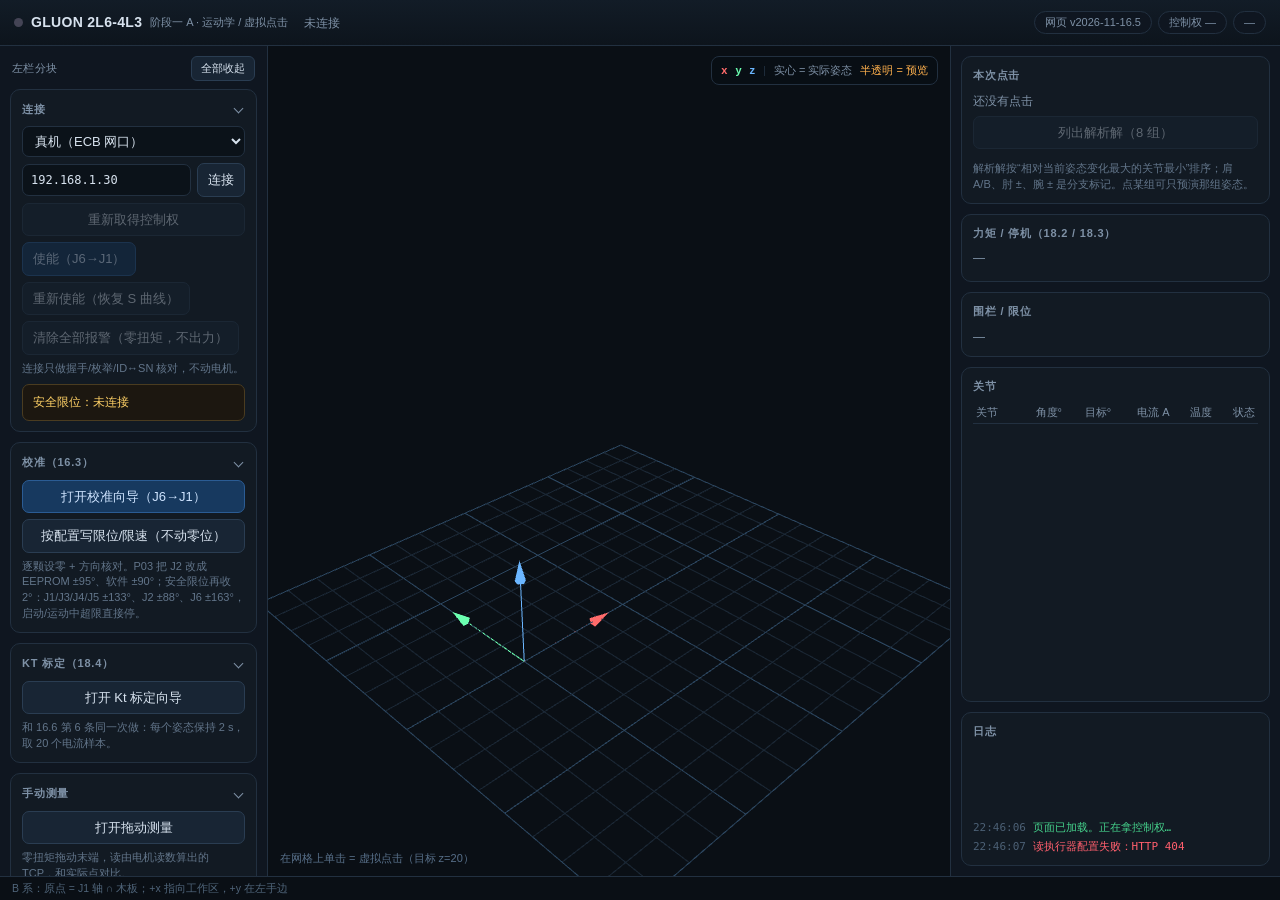
==== web/index.html @ da92bf1e "基线：arm-control 2026-11-17 现状（A10）" ====
<!DOCTYPE html>
<html lang="zh-CN">
<head>
<meta charset="utf-8">
<title>GLUON 2L6-4L3 · 阶段一 A</title>
<meta name="viewport" content="width=device-width, initial-scale=1">
<link rel="stylesheet" href="./style.css">
<script type="importmap">
{"imports": {"three": "./vendor/three.module.js"}}
</script>
</head>
<body>
<div id="app">
  <header>
    <div class="brand">
      <span class="dot" id="conn-dot"></span>
      <b>GLUON 2L6-4L3</b>
      <span class="sub">阶段一 A · 运动学 / 虚拟点击</span>
    </div>
    <div class="hdr-mid" id="hdr-msg">未连接</div>
    <div class="hdr-right">
      <span class="pill" id="pill-webver">网页 —</span>
      <span class="pill" id="pill-control">控制权 —</span>
      <span class="pill" id="pill-mode">—</span>
    </div>
  </header>

  <main>
    <aside id="left">
      <div class="left-tools">
        <span class="muted">左栏分块</span>
        <button id="btn-left-toggle-all" class="btn tiny" type="button">全部收起</button>
      </div>

      <section class="card">
        <h3>连接</h3>
        <div class="row">
          <select id="mode">
            <option value="hw">真机（ECB 网口）</option>
            <option value="mock">模拟（无硬件）</option>
          </select>
        </div>
        <div class="row">
          <input id="ip" value="192.168.1.30" spellcheck="false">
          <button id="btn-connect" class="btn">连接</button>
        </div>
        <div class="row">
          <button id="btn-acquire" class="btn" style="width:100%" disabled>重新取得控制权</button>
        </div>
        <div class="row">
          <button id="btn-enable" class="btn primary" disabled>使能（J6→J1）</button>
        </div>
        <div class="row">
          <button id="btn-reenable" class="btn" disabled>重新使能（恢复 S 曲线）</button>
        </div>
        <div class="row">
          <button id="btn-clear-errors" class="btn" disabled>清除全部报警（零扭矩，不出力）</button>
        </div>
        <div class="hint" id="connect-hint">连接只做握手/枚举/ID↔SN 核对，不动电机。</div>
        <div class="hint" id="readonly-note" style="display:none;color:#ffd166">只读：另一个页面持有控制权。</div>
        <div class="hint" id="offline-note" style="display:none;color:#ffd166">未连接：启动/连接执行器后按钮才会启用。</div>
        <div id="safe-check" class="safe-check unknown">安全限位：未连接</div>
      </section>

      <section class="card">
        <h3>校准（16.3）</h3>
        <button id="btn-calib" class="btn primary" style="width:100%">打开校准向导（J6→J1）</button>
        <div class="row" style="margin-top:6px">
          <button id="btn-write-limits" class="btn" style="width:100%">按配置写限位/限速（不动零位）</button>
        </div>
        <div class="hint" id="calib-hint">逐颗设零 + 方向核对。P03 把 J2 改成 EEPROM ±95°、软件 ±90°；安全限位再收 2°：J1/J3/J4/J5 ±133°、J2 ±88°、J6 ±163°，启动/运动中超限直接停。</div>
      </section>

      <section class="card">
        <h3>Kt 标定（18.4）</h3>
        <button id="btn-kt" class="btn" style="width:100%">打开 Kt 标定向导</button>
        <div class="hint">和 16.6 第 6 条同一次做：每个姿态保持 2 s，取 20 个电流样本。</div>
      </section>

      <section class="card">
        <h3>手动测量</h3>
        <button id="btn-measure" class="btn" style="width:100%">打开拖动测量</button>
        <div class="hint">零扭矩拖动末端，读由电机读数算出的 TCP，和实际点对比。</div>
      </section>

      <section class="card">
        <h3>TCP / 偏航</h3>
        <div class="row">
          <select id="tcp-preset">
            <option value="flange" selected>flange（空法兰 L=0，当前）</option>
            <option value="probe">probe（临时针，实测前只能预演）</option>
            <option value="gripper_tip">gripper_tip（161.65，未装）</option>
            <option value="gripper_center">gripper_center（139.15，未装）</option>
          </select>
        </div>
        <label class="slider-row">偏航 ψ
          <input id="yaw" type="range" min="-180" max="180" step="1" value="0">
          <output id="yaw-val">0°</output>
        </label>
        <label class="check" style="margin-top:8px">
          <input type="checkbox" id="gizmo-mode">
          <span>3D 拖动末端（红/绿/蓝三轴抓手）</span>
        </label>
        <label class="check">
          <input type="checkbox" id="gizmo-free-yaw" checked>
          <span>偏航自由（3D 拖动时允许手腕绕工具轴转；夹爪开合方向不锁定）</span>
        </label>
        <label class="check">
          <input type="checkbox" id="gizmo-limit" checked>
          <span>限制在可达区（越界自动夹回；松手不可达退回上一个绿点）</span>
        </label>
        <div class="row">
          <button id="gizmo-reset" class="btn" style="width:100%">抓手回到当前 TCP</button>
        </div>
        <div class="row">
          <button id="gizmo-safe" class="btn" style="width:100%">抓手放到安全点 (300, 0, 200)</button>
        </div>
        <div class="hint">3D 模式：拖红/绿/蓝箭头改 x/y/z，松手后按当前模式预演或直接执行；关掉后仍可点网格（z=20）。</div>
      </section>

      <section class="card">
        <h3>末端 / 载荷（18.2）</h3>
        <div class="row">
          <select id="ee">
            <option value="flange" selected>flange（空法兰）</option>
            <option value="probe">probe（临时针）</option>
            <option value="gripper">gripper（夹爪 v2，0.45 kg）</option>
          </select>
        </div>
        <div class="row">
          <span class="muted" style="font-size:11px">载荷 kg</span>
          <input id="payload" type="number" min="0" step="0.05" value="0" style="width:80px">
          <button id="btn-ee" class="btn">应用</button>
        </div>
        <div id="ee-info" class="kv"><span class="muted">—</span></div>
        <div class="hint">容量按回读限流 × Kt 算；带爪之前 J2 必须是 6 A。载荷按夹持中心（法兰外 139.15）算。</div>
      </section>

      <section class="card">
        <h3>动作</h3>
        <div class="row two mode-toggle">
          <button id="mode-preview" class="btn">预演</button>
          <button id="mode-direct" class="btn">直接执行</button>
        </div>
        <div class="hint" id="mode-hint">预演：只算不发，点“执行”也只画预览。</div>
        <div class="row">
          <span class="muted" style="font-size:11px">速度倍率</span>
          <select id="speed-scale" style="width:110px">
            <option value="0.25">25%</option>
            <option value="0.5" selected>50%</option>
            <option value="0.75">75%</option>
            <option value="1">100%</option>
          </select>
        </div>
        <div class="hint">21.4：全局速度倍率，默认 50%。只影响之后的规划；实际速度还会受每关节 20°/s 上限约束。</div>
        <div class="row two">
          <button id="btn-exec" class="btn primary" disabled>执行</button>
          <button id="btn-stop" class="btn danger" disabled>停</button>
        </div>
        <div class="hint" id="plan-state">还没有计划：先点回零位/拖到可达点或点网格。</div>
        <div class="row two">
          <button id="btn-home" class="btn" disabled>回零位</button>
          <button id="btn-park" class="btn danger" disabled>停机（18.3）</button>
        </div>
        <div class="hint" id="home-hint">在搁架上/围栏外时，普通点动和点击会被拒绝；要回零：切“直接执行”，点回零位两次（第一次预演，第二次执行）。</div>
        <div class="row">
          <button id="btn-home-plan" class="btn primary" style="width:100%" disabled>生成回零计划（预演，不动电机）</button>
        </div>
        <div class="row">
          <button id="btn-park-teach" class="btn" style="width:100%" disabled>记录当前停机位置（不运动）</button>
        </div>
        <div class="hint" id="park-teach-hint">先把臂移到搁架上的停机位置并保持，再点记录；会覆盖 config/park.json 的 poses.park。</div>
        <div style="margin-top:6px">
          <label class="check"><input type="checkbox" id="pk-empty" checked><span>夹爪里没有东西</span></label>
          <label class="check"><input type="checkbox" id="pk-clear"><span>工作区已清空</span></label>
          <label class="check"><input type="checkbox" id="pk-shelf"><span>搁架已放好、垫片调好</span></label>
        </div>
        <div class="row two">
          <button id="btn-unpark" class="btn" disabled>抬回预停机点</button>
          <button id="btn-recover" class="btn" disabled>恢复（中止保持后）</button>
        </div>
        <div class="row">
          <button id="btn-support-park" class="btn danger" style="width:100%" disabled>扶持停机（零位 + 人扶住 + 二次确认）</button>
        </div>
        <div class="row">
          <button id="btn-disable-all" class="btn danger" style="width:100%" disabled>紧急全部失能（立即断使能，臂会掉）</button>
        </div>
        <div class="hint" style="color:#ff8a8a">紧急失能不走搁架停机，任何姿态都立即断使能；必须先把臂支撑/扶住。能用停机/扶持停机时优先用它们。</div>
        <div class="hint" id="park-hint">停机 = 搁架接住 → 按 J6→J1 失能。预演模式只算不动，切“直接执行”再点停机才会动；下降前 J4/J5/J6 腕部自动转到你教的停机姿态（poses.park[3:6]，现在 J4≈45.5°、J5≈0°；要固定别的角度就填 descent_q4_deg/descent_j5_deg/descent_j6_deg）。扶持停机是备用（要人扶住零位）。</div>
        <div class="hint" id="motion-hint">空格键 = 停（任何状态）。</div>
      </section>

      <section class="card">
        <h3>22.2 往返扫描标定</h3>
        <div class="row">
          <select id="sweep-joint" style="width:90px">
            <option value="J2" selected>J2</option>
            <option value="J3">J3</option>
            <option value="J4">J4</option>
          </select>
          <button id="btn-sweep-plan" class="btn" disabled>只预检路径</button>
        </div>
        <div class="hint">3°/s 匀速往返；J2 首选 −30°→+80°，被拦就退回 0°。J5 等夹爪装回。</div>
        <div class="row two">
          <button id="btn-sweep-start" class="btn primary" disabled>开始扫描</button>
          <button id="btn-sweep-stop" class="btn danger" disabled>停止扫描</button>
        </div>
        <div class="hint" id="sweep-status">未运行</div>
        <div id="sweep-plan" class="kv"></div>
      </section>

      <section class="card">
        <h3>22.4 关键点录放</h3>
        <div class="row">
          <input id="program-name" placeholder="程序名" spellcheck="false">
          <button id="btn-prog-save" class="btn" disabled>保存</button>
        </div>
        <div class="row two">
          <button id="btn-prog-record" class="btn" disabled>记当前点</button>
          <button id="btn-prog-clear" class="btn" disabled>清空本次点</button>
        </div>
        <div class="row">
          <select id="program-list" style="flex:1"></select>
          <button id="btn-prog-load" class="btn" disabled>载入</button>
        </div>
        <div class="row">
          <span class="muted" style="font-size:11px">回放遍数</span>
          <input id="program-loops" type="number" min="1" max="20" value="1" style="width:64px">
          <button id="btn-prog-preview" class="btn" disabled>预演</button>
          <button id="btn-prog-replay" class="btn primary" disabled>回放</button>
        </div>
        <div class="hint" id="program-status">录 5 点 → 保存 → 载入 → 回放；载入前逐点过限位/围栏/力矩。</div>
      </section>

      <section class="card">
        <h3>高频采样（诊断）</h3>
        <div class="row" style="gap:8px;flex-wrap:wrap">
          <button id="trace-start" class="btn">开始 10 s · 六颗 100 Hz</button>
          <button id="trace-stop" class="btn">停止</button>
        </div>
        <div class="hint" id="trace-status">未运行。采样会额外占用 ECB/CAN，只在诊断时开。</div>
      </section>

      <section class="card">
        <h3>点动（输出端角度）</h3>
        <label class="check" style="margin-bottom:6px">
          <input type="checkbox" id="jog-live">
          <span>点动直接执行（会动电机；每步 ≤5°，需逐次确认）</span>
        </label>
        <div id="jog" class="jog-grid"></div>
        <div class="hint">每个关节 ±1°/±5°；同样走围栏检查。</div>
      </section>
    </aside>

    <div id="stage">
      <canvas id="view"></canvas>
      <div id="gizmo-hud" class="hidden">
        <div>目标&nbsp; x <b id="gh-x">—</b>&nbsp; y <b id="gh-y">—</b>&nbsp; z <b id="gh-z">—</b> mm</div>
        <div id="gh-status" class="check">—</div>
      </div>
      <div id="legend">
        <span class="lg x">x</span><span class="lg y">y</span><span class="lg z">z</span>
        <span class="sep">|</span>
        <span>实心 = 实际姿态</span><span class="prev">半透明 = 预览</span>
      </div>
      <div id="click-hint">在网格上单击 = 虚拟点击（目标 z=20）</div>
    </div>

    <aside id="right">
      <section class="card">
        <h3>本次点击</h3>
        <div id="target-info" class="kv"><span class="muted">还没有点击</span></div>
        <button id="btn-ik-all" class="btn" style="width:100%;margin-top:6px" disabled>列出解析解（8 组）</button>
        <div id="ik-solutions" class="kv" style="margin-top:6px"></div>
        <div class="hint">解析解按“相对当前姿态变化最大的关节最小”排序；肩 A/B、肘 ±、腕 ± 是分支标记。点某组可只预演那组姿态。</div>
      </section>

      <section class="card">
        <h3>力矩 / 停机（18.2 / 18.3）</h3>
        <div id="torque-info" class="kv"><span class="muted">—</span></div>
        <div id="park-info" class="kv" style="margin-top:4px"></div>
        <div id="park-block" class="hint" style="display:none;color:#ff8a8a;margin-top:4px"></div>
        <button id="btn-park-ack" class="btn danger" style="width:100%;display:none;margin-top:4px">已确认（看过实物，解除运动拦截）</button>
      </section>

      <section class="card">
        <h3>围栏 / 限位</h3>
        <div id="fence-info" class="kv"><span class="muted">—</span></div>
      </section>

      <section class="card grow">
        <h3>关节</h3>
        <table id="joints">
          <thead><tr><th>关节</th><th>角度°</th><th>目标°</th><th>电流 A</th><th>温度</th><th>状态</th></tr></thead>
          <tbody></tbody>
        </table>
      </section>

      <section class="card">
        <h3>日志</h3>
        <div id="log" class="log"></div>
      </section>
    </aside>
  </main>

  <div id="calib-modal" class="modal hidden">
    <div class="modal-card">
      <div class="modal-head">
        <b>16.3 设零 + 方向核对</b>
        <button id="calib-close" class="btn" style="padding:2px 9px">关闭</button>
      </div>
      <div id="calib-body"></div>
    </div>
  </div>

  <div id="measure-modal" class="modal hidden">
    <div class="modal-card">
      <div class="modal-head">
        <b>手动拖动测量</b>
        <button id="measure-close" class="btn" style="padding:2px 9px">关闭</button>
      </div>
      <div id="measure-body">
        <div class="calib-note warn" style="border-left-color:#ff5f6d">
          零扭矩拖动 = 所有关节输出 0 A，<b>臂会在重力下掉</b>。必须用手扶住/支撑好末端，
          人站在直流空开旁。这里只读位置，不发运动命令。
        </div>
        <div class="calib-live">
          <div><span>TCP x (mm)</span><b id="m-x">—</b></div>
          <div><span>TCP y (mm)</span><b id="m-y">—</b></div>
          <div><span>TCP z (mm)</span><b id="m-z">—</b></div>
          <div><span>TCP 预设</span><b id="m-preset" style="font-size:14px">—</b></div>
          <div><span>拖动状态</span><b id="m-state" style="font-size:14px">—</b></div>
        </div>
        <div class="calib-actions">
          <button id="m-start" class="btn primary">开始零扭矩拖动</button>
          <button id="m-stop" class="btn danger">锁定保持（退出拖动）</button>
          <button id="m-record" class="btn">记录当前 TCP</button>
        </div>
        <div class="calib-note">
          记录用的是当前 TCP 预设（先在上方 TCP 下拉里选对），实际坐标可不填；
          填了就会算三轴偏差。建议把末端放到网格已知点上（例如 x=300, y=0, z=0）。
        </div>
        <div class="row" style="margin-top:8px">
          <span class="muted" style="font-size:11px">实际点</span>
          <input id="m-ax" placeholder="实际 x" style="width:88px">
          <input id="m-ay" placeholder="实际 y" style="width:88px">
          <input id="m-az" placeholder="实际 z" style="width:88px">
          <button id="m-clear" class="btn" style="margin-left:auto">清空记录</button>
        </div>
        <table id="m-table" style="width:100%;border-collapse:collapse;font-size:11px;margin-top:8px">
          <thead><tr><th>#</th><th>时间</th><th>TCP (x,y,z)</th><th>实际</th><th>偏差 mm</th></tr></thead>
          <tbody></tbody>
        </table>
      </div>
    </div>
  </div>

  <div id="kt-modal" class="modal hidden">
    <div class="modal-card">
      <div class="modal-head">
        <b>18.4 Kt 标定</b>
        <button id="kt-close" class="btn" style="padding:2px 9px">关闭</button>
      </div>
      <div id="kt-body">
        <div class="calib-note warn" style="border-left-color:#ff5f6d">
          挂重只在<b>保持状态</b>下加减，人在关节侧面，不要站在臂的 +x 方向。
          每个点到位后停 2 s 再采样。J4 挂到 1 kg 如果保持不住（位置误差 &gt;0.5° 且电流不再上升），
          <b>不要改 J4 限流</b>，记下电流平台值报给用户。
        </div>
        <div class="calib-actions">
          <button id="kt-refresh" class="btn">读标定点</button>
          <button id="kt-reset" class="btn">清空采样</button>
        </div>
        <div id="kt-points" style="margin-top:6px"></div>
        <div class="row" style="margin-top:8px">
          <span class="muted" style="font-size:11px">挂重 kg</span>
          <input id="kt-load" type="number" min="0" step="0.05" value="0" style="width:76px">
          <span class="muted" style="font-size:11px">关节</span>
          <input id="kt-joints" value="J2" style="width:110px">
          <button id="kt-sample" class="btn primary">采样（当前姿态）</button>
        </div>
        <div class="row" style="margin-top:6px">
          <button id="kt-fit" class="btn">拟合并保存 config/kt.json</button>
        </div>
        <div id="kt-rows" style="margin-top:8px;font-size:11px"></div>
        <div id="kt-fit-out" style="margin-top:6px;font-size:11px"></div>
      </div>
    </div>
  </div>

  <footer>
    <span id="foot-left">B 系：原点 = J1 轴 ∩ 木板；+x 指向工作区，+y 在左手边</span>
    <span id="foot-right"></span>
  </footer>
</div>
<script type="module" src="./app.js"></script>
</body>
</html>
---- web/style.css ----
:root {
  --bg: #0c1117;
  --panel: #121a23;
  --panel2: #0f1620;
  --line: #223040;
  --text: #d7e2ee;
  --muted: #7e91a6;
  --accent: #4ea1ff;
  --accent2: #ffb14e;
  --ok: #45d18b;
  --bad: #ff5f6d;
  --warn: #ffd166;
  --x: #ff6b6b;
  --y: #6bffb0;
  --z: #6bb6ff;
}
* { box-sizing: border-box; }
html, body { height: 100%; margin: 0; }
body {
  background: var(--bg);
  color: var(--text);
  font: 13px/1.5 -apple-system, BlinkMacSystemFont, "PingFang SC", "Helvetica Neue", Arial, sans-serif;
  overflow: hidden;
}
#app { height: 100%; display: flex; flex-direction: column; }

header {
  height: 46px;
  flex: 0 0 46px;
  display: flex;
  align-items: center;
  gap: 16px;
  padding: 0 14px;
  background: linear-gradient(180deg, #121c27, #0d141c);
  border-bottom: 1px solid var(--line);
}
.brand { display: flex; align-items: center; gap: 8px; white-space: nowrap; }
.brand b { font-size: 14px; letter-spacing: .3px; }
.brand .sub { color: var(--muted); font-size: 11px; }
.dot { width: 9px; height: 9px; border-radius: 50%; background: #445; box-shadow: 0 0 0 0 #000; }
.dot.on { background: var(--ok); box-shadow: 0 0 10px rgba(69,209,139,.7); }
.dot.warn { background: var(--warn); box-shadow: 0 0 10px rgba(255,209,102,.7); }
.hdr-mid { flex: 1; color: var(--muted); font-size: 12px; overflow: hidden; text-overflow: ellipsis; white-space: nowrap; }
.hdr-right { display: flex; gap: 6px; }
.pill { border: 1px solid var(--line); background: var(--panel2); color: var(--muted);
        border-radius: 20px; padding: 2px 10px; font-size: 11px; }
.pill.on { color: var(--accent); border-color: #2b5c94; }

main { flex: 1; display: grid; grid-template-columns: 268px 1fr 330px; min-height: 0; }
aside { overflow-y: auto; padding: 10px; display: flex; flex-direction: column; gap: 10px;
        background: var(--panel2); }
#left { border-right: 1px solid var(--line); }
#right { border-left: 1px solid var(--line); }
#stage { position: relative; min-width: 0; background: radial-gradient(1200px 700px at 40% 30%, #101c28, #080c11); }
#view { width: 100%; height: 100%; display: block; }
#legend { position: absolute; right: 12px; top: 10px; display: flex; gap: 8px; align-items: center;
          font-size: 11px; color: var(--muted); background: rgba(9,14,20,.65);
          border: 1px solid var(--line); border-radius: 8px; padding: 5px 9px; pointer-events: none; }
.lg { font-weight: 700; }
.lg.x { color: var(--x); } .lg.y { color: var(--y); } .lg.z { color: var(--z); }
#legend .sep { color: var(--line); }
#legend .prev { color: var(--accent2); }
#click-hint { position: absolute; left: 12px; bottom: 10px; font-size: 11px; color: #58708a;
              pointer-events: none; }

.card { background: var(--panel); border: 1px solid var(--line); border-radius: 10px; padding: 10px 11px; }
.card.grow { flex: 1; min-height: 120px; }
.card h3 { margin: 0 0 8px; font-size: 11px; letter-spacing: .8px; color: var(--muted);
           text-transform: uppercase; font-weight: 600; }

/* ---- 左栏分块：点标题/箭头收起，顶部一键全部收起/展开 ---- */
.left-tools { display: flex; align-items: center; justify-content: space-between;
              gap: 8px; padding: 0 2px; margin-bottom: -2px;
              color: var(--muted); font-size: 11px; letter-spacing: .4px; }
button.btn.tiny { padding: 3px 9px; font-size: 11px; border-radius: 6px; }

.card h3.card-head { margin-bottom: 8px; }
.card.collapsed h3.card-head { margin-bottom: 0; }
.card-toggle { display: flex; align-items: center; justify-content: space-between; gap: 8px;
               width: 100%; margin: 0; padding: 1px 0; border: 0; border-radius: 4px;
               background: none; color: var(--muted); font: inherit;
               text-align: left; cursor: pointer; }
.card-toggle:hover { color: var(--text); }
.card-toggle:focus-visible { outline: 2px solid var(--accent); outline-offset: 3px; }
.card-toggle .card-title { font-size: 11px; letter-spacing: .8px; text-transform: uppercase;
                           font-weight: 600; }
.card-chev { flex: 0 0 auto; width: 7px; height: 7px; margin-right: 3px;
             border-right: 1.5px solid currentColor; border-bottom: 1.5px solid currentColor;
             transform: rotate(45deg); transition: transform .16s ease; }
.card.collapsed .card-chev { transform: rotate(-45deg); }
.card-body { display: grid; grid-template-rows: 1fr; transition: grid-template-rows .17s ease; }
.card-body-in { overflow: hidden; min-height: 0; }
.card.collapsed { padding-top: 8px; padding-bottom: 8px; }
.card.collapsed .card-body {
  grid-template-rows: 0fr; visibility: hidden;
  transition: grid-template-rows .17s ease, visibility 0s .17s;
}
.row { display: flex; gap: 6px; align-items: center; margin-bottom: 6px; }
.row:last-child { margin-bottom: 0; }
.row.two > * { flex: 1; }
select, input[type=text], input:not([type]) {
  background: #0b1219; color: var(--text); border: 1px solid var(--line);
  border-radius: 7px; padding: 6px 8px; font: inherit; min-width: 0;
}
select { flex: 1; }
input#ip { flex: 1; font-family: ui-monospace, Menlo, monospace; font-size: 12px; }
button.btn {
  background: #182534; color: var(--text); border: 1px solid #2a3d52;
  border-radius: 7px; padding: 6px 10px; font: inherit; cursor: pointer;
  transition: .12s background, .12s border;
}
button.btn:hover:not(:disabled) { background: #20324a; border-color: #3a5678; }
button.btn.primary { background: #17395f; border-color: #2b5c94; color: #cfe4ff; }
button.btn.primary:hover:not(:disabled) { background: #1d4a7c; }
button.btn.danger { background: #3a1a20; border-color: #6b2a33; color: #ffd4d8; }
button.btn.danger:hover:not(:disabled) { background: #4e222a; }
button.btn:disabled { opacity: .38; cursor: not-allowed; }
.hint { color: #62758a; font-size: 11px; margin-top: 6px; line-height: 1.45; }
.check { display: flex; gap: 8px; align-items: flex-start; margin-bottom: 8px; font-size: 12px; color: #b8c7d8; }
.check input { margin-top: 2px; }
.slider-row { display: grid; grid-template-columns: auto 1fr 44px; gap: 8px; align-items: center;
              font-size: 11px; color: var(--muted); }
.slider-row input { width: 100%; accent-color: var(--accent); }
.slider-row output { text-align: right; color: var(--text); font-variant-numeric: tabular-nums; }

.jog-grid { display: grid; grid-template-columns: 34px repeat(4, 1fr); gap: 4px; align-items: center; }
.jog-grid .jn { color: var(--muted); font-size: 11px; text-align: right; padding-right: 2px; }
.jog-grid button { padding: 4px 0; font-size: 11px; }

.kv { display: flex; flex-direction: column; gap: 3px; font-size: 12px; }
.kv .line { display: flex; justify-content: space-between; gap: 8px; }
.kv .line span:last-child { font-family: ui-monospace, Menlo, monospace; font-size: 11px; }
.muted { color: var(--muted); }
.ok { color: var(--ok); } .bad { color: var(--bad); } .warn { color: var(--warn); }
.mono { font-family: ui-monospace, Menlo, monospace; font-size: 11px; }

table#joints { width: 100%; border-collapse: collapse; font-size: 11px; }
#joints th { text-align: right; color: var(--muted); font-weight: 500; padding: 2px 3px;
             border-bottom: 1px solid var(--line); }
#joints th:first-child, #joints td:first-child { text-align: left; }
#joints td { text-align: right; padding: 3px 3px; font-family: ui-monospace, Menlo, monospace;
             border-bottom: 1px solid #18232f; font-variant-numeric: tabular-nums; }
#joints tr.near td { color: var(--warn); }
#joints tr.err td { color: var(--bad); }

.log { height: 108px; overflow-y: auto; font-size: 11px; font-family: ui-monospace, Menlo, monospace;
       color: #8397ab; display: flex; flex-direction: column-reverse; gap: 2px; }
.log .t { color: #4c6075; }
.log .b { color: var(--bad); } .log .w { color: var(--warn); } .log .g { color: var(--ok); }

footer { height: 24px; flex: 0 0 24px; display: flex; justify-content: space-between; align-items: center;
         padding: 0 12px; color: #4f6479; font-size: 10.5px; border-top: 1px solid var(--line);
         background: #0a0f15; }

@media (max-width: 1180px) {
  main { grid-template-columns: 238px 1fr 292px; }
}

.mode-toggle button.active {
  background: #17395f; border-color: #2b5c94; color: #cfe4ff;
  box-shadow: inset 0 0 0 1px rgba(78,161,255,.25);
}

/* ---- 校准向导 ---- */
.modal {
  position: fixed; inset: 0; background: rgba(3,7,11,.72);
  display: flex; align-items: center; justify-content: center; z-index: 50;
  backdrop-filter: blur(3px);
}
.modal.hidden { display: none; }
.modal-card {
  width: min(760px, calc(100vw - 60px));
  max-height: calc(100vh - 80px);
  overflow-y: auto;
  background: #101821; border: 1px solid #2a3d52; border-radius: 14px;
  box-shadow: 0 20px 80px rgba(0,0,0,.55);
}
.modal-head {
  display: flex; justify-content: space-between; align-items: center;
  padding: 12px 16px; border-bottom: 1px solid var(--line);
  position: sticky; top: 0; background: #101821; z-index: 2;
}
.modal-head b { font-size: 14px; }
#calib-body { padding: 14px 16px 18px; }
.calib-joint-row {
  display: grid; grid-template-columns: 46px 1fr auto; gap: 10px; align-items: center;
  padding: 8px 0; border-bottom: 1px solid #18232f;
}
.calib-joint-row:last-child { border-bottom: 0; }
.calib-joint-name { font-weight: 700; font-size: 14px; }
.calib-status { font-size: 11px; color: var(--muted); }
.calib-status.done { color: var(--ok); }
.calib-status.pending { color: var(--warn); }
.calib-live {
  display: grid; grid-template-columns: repeat(5, 1fr); gap: 8px;
  background: #0b1219; border: 1px solid var(--line); border-radius: 10px;
  padding: 10px 12px; margin: 10px 0;
}
.calib-live div span { display: block; color: var(--muted); font-size: 10.5px; }
.calib-live div b { font-family: ui-monospace, Menlo, monospace; font-size: 16px; font-weight: 600; }
.calib-ref { background: #0b1219; border-left: 3px solid var(--accent); border-radius: 6px;
             padding: 8px 11px; margin: 10px 0; color: #b9c9da; font-size: 12px; }
.calib-actions { display: flex; flex-wrap: wrap; gap: 8px; margin-top: 12px; }
.calib-actions .btn { padding: 7px 12px; }
.calib-note { color: #6c8095; font-size: 11px; margin-top: 8px; line-height: 1.5; }
.calib-danger { border-color: #6b2a33 !important; color: #ffd4d8 !important; }
.calib-big { font-size: 14px; }

.pill.bad { color: var(--bad); border-color: #6b2a33; background: #2a1216; }

#gizmo-hud { position:absolute; left:12px; top:10px; z-index:6;
  background:rgba(10,18,26,.88); border:1px solid var(--line); border-radius:7px;
  padding:6px 9px; font:11px/1.5 ui-monospace,Menlo,monospace; color:var(--text);
  pointer-events:none; }
#gizmo-hud.hidden { display:none; }
#gizmo-hud b { color:#fff; font-weight:600; }
#gizmo-hud .ok { color:#6bffb0; }
#gizmo-hud .bad { color:#ff6b6b; }
#gizmo-hud .check { color:#ffd166; }

.safe-check { margin-top:8px; padding:8px 10px; border-radius:7px; font-size:12px;
  line-height:1.55; border:1px solid var(--line); background:#0b1219; color:#8a9bb0; }
.safe-check.ok { border-color:#2c6b4a; background:#0e2018; color:#8effc0; }
.safe-check.bad { border-color:#8a2b38; background:#2a1015; color:#ffb3bd; }
.safe-check.unknown { border-color:#4a3c20; background:#1c1710; color:#ffd166; }
.safe-check table { width:100%; border-collapse:collapse; margin-top:4px; font-family:ui-monospace,Menlo,monospace; font-size:11px; }
.safe-check td { padding:1px 3px; }
.safe-check td.bad { color:#ff8a96; font-weight:600; }
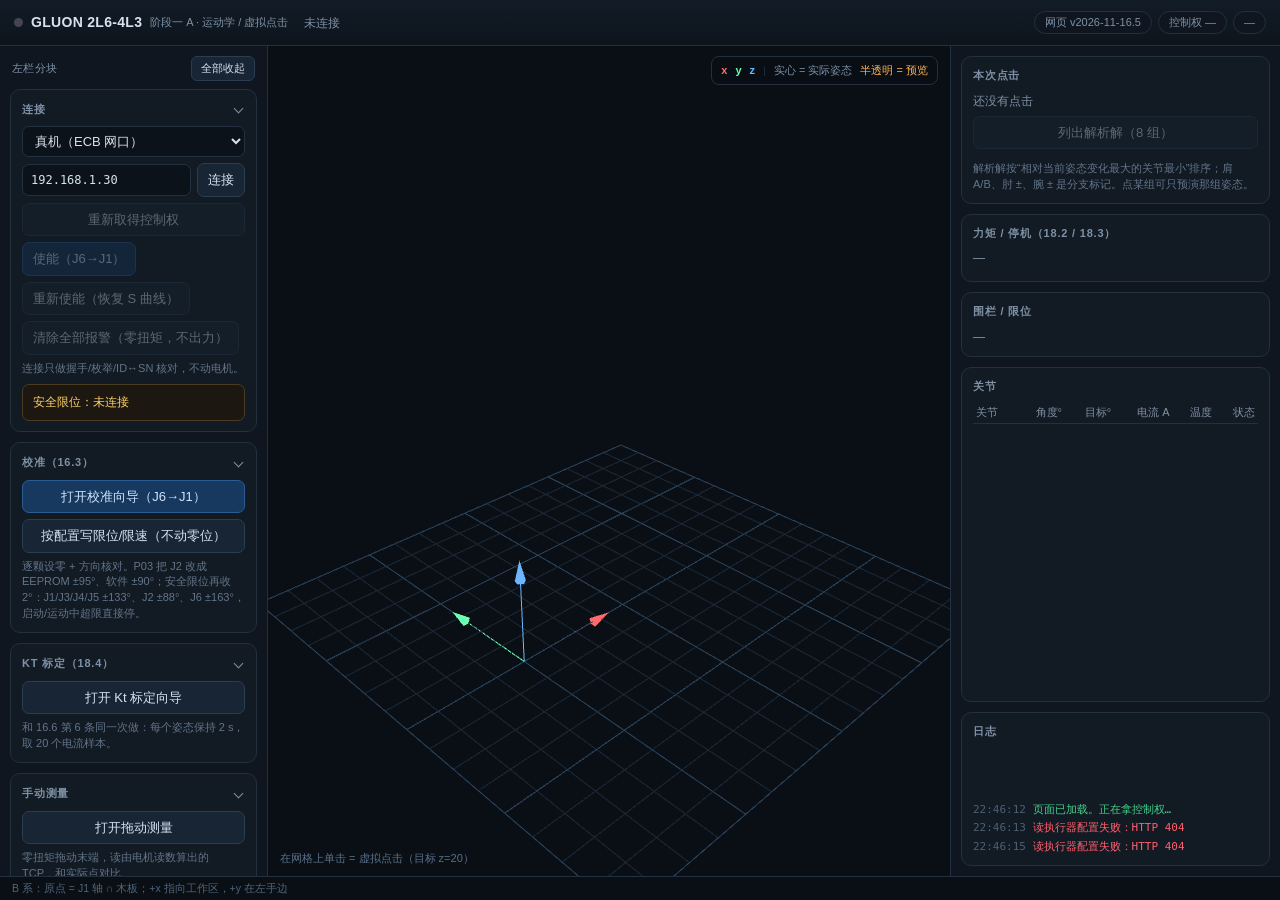
==== commit 022539ee: "A2/A3/A5：收发一把锁 + 丢重复包 + 读数合理性（70°/s+2°，异常不用于保持/规划）+ 状态时间戳 + 全部写命令/5Hz 状态记录；A2/A3 自检 10 万次 0 错位" ====
--- a/web/index.html
+++ b/web/index.html
@@ -11,6 +11,13 @@
 </head>
 <body>
 <div id="app">
+  <div id="hold-fail-banner" class="hold-fail-banner" style="display:none">
+    <span id="hold-fail-text">保持失效</span>
+    <span class="hf-actions">
+      <button id="btn-hold-disable" class="btn danger" type="button">只失能这一颗（二次确认）</button>
+      <button id="btn-hold-dismiss" class="btn tiny" type="button" style="display:none">知道了</button>
+    </span>
+  </div>
   <header>
     <div class="brand">
       <span class="dot" id="conn-dot"></span>
--- a/web/style.css
+++ b/web/style.css
@@ -226,3 +226,17 @@
 .safe-check table { width:100%; border-collapse:collapse; margin-top:4px; font-family:ui-monospace,Menlo,monospace; font-size:11px; }
 .safe-check td { padding:1px 3px; }
 .safe-check td.bad { color:#ff8a96; font-weight:600; }
+
+
+/* 24 节 A3b：保持失效红色横幅；A3：读数超时灰显 */
+.hold-fail-banner {
+  position: sticky; top: 0; z-index: 60;
+  display: flex; align-items: center; justify-content: space-between; gap: 12px;
+  padding: 10px 16px; background: #b3261e; color: #fff;
+  font-weight: 600; box-shadow: 0 2px 12px rgba(0,0,0,.4);
+}
+.hold-fail-banner .hf-actions { display: flex; gap: 8px; }
+.hold-fail-banner .btn { background: #fff; color: #b3261e; border-color: #fff; }
+tr.stale td { opacity: .38; }
+tr.invalid td { background: rgba(179,38,30,.18); }
+td.age-cell { font-size: 11px; color: #9aa4b2; white-space: nowrap; }
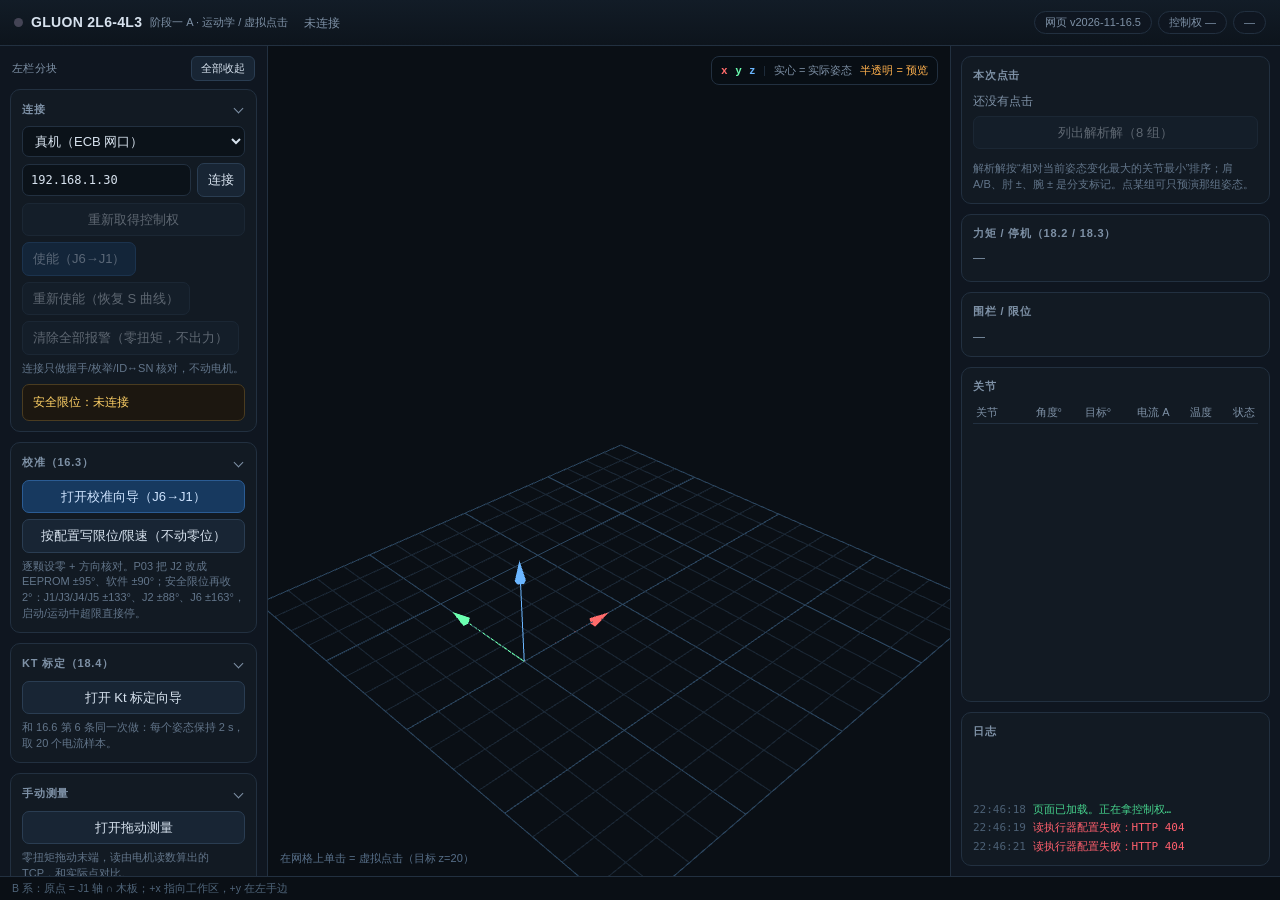
==== commit f1f066a0: "27.2: 停机 3a/3b 拆分+俯仰检查、失能后不再使能锁存、就地失能落搁架、清报警只清不使能、启动 0.3s 核对、已使能时拒绝重跑启动序列（防 0x0200）；mock 自检 8 项过" ====
--- a/web/index.html
+++ b/web/index.html
@@ -18,6 +18,9 @@
       <button id="btn-hold-dismiss" class="btn tiny" type="button" style="display:none">知道了</button>
     </span>
   </div>
+  <div id="latch-banner" class="hold-fail-banner" style="display:none">
+    <span id="latch-text">已失能：请拉空开断电</span>
+  </div>
   <header>
     <div class="brand">
       <span class="dot" id="conn-dot"></span>
@@ -190,6 +193,9 @@
           <button id="btn-support-park" class="btn danger" style="width:100%" disabled>扶持停机（零位 + 人扶住 + 二次确认）</button>
         </div>
         <div class="row">
+          <button id="btn-park-drop" class="btn danger" style="width:100%" disabled>就地失能、落到搁架上（停机中途停在搁架上方时）</button>
+        </div>
+        <div class="row">
           <button id="btn-disable-all" class="btn danger" style="width:100%" disabled>紧急全部失能（立即断使能，臂会掉）</button>
         </div>
         <div class="hint" style="color:#ff8a8a">紧急失能不走搁架停机，任何姿态都立即断使能；必须先把臂支撑/扶住。能用停机/扶持停机时优先用它们。</div>
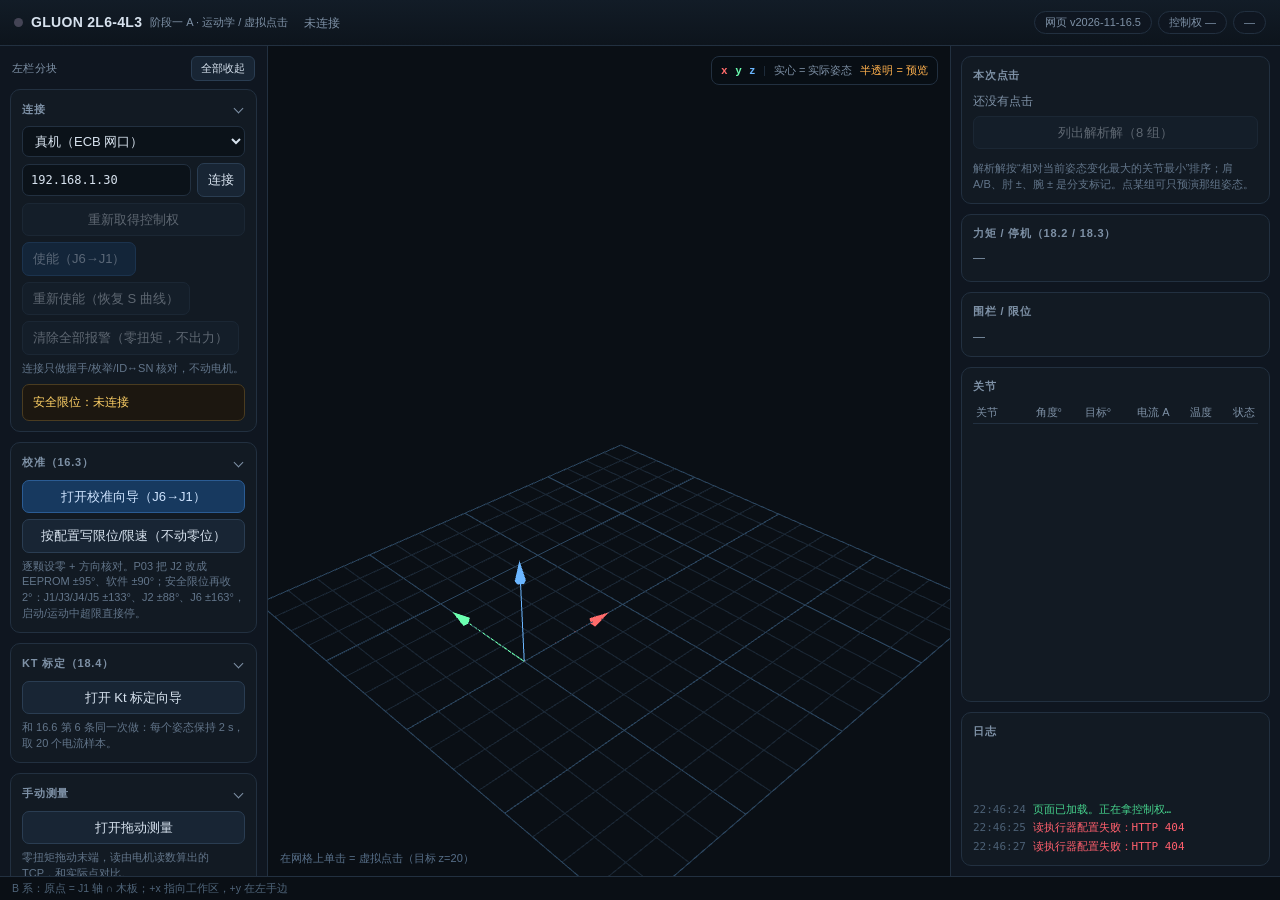
==== commit 10f368e6: "29: 三层记录（会话目录/逐拍状态/事件/会话头）、事故自动快照+summary.md、网页标记按钮+快捷键、参数快照、timeline/plot/pcap_check/replay_guard 工" ====
--- a/web/index.html
+++ b/web/index.html
@@ -166,6 +166,7 @@
         <div class="row two">
           <button id="btn-exec" class="btn primary" disabled>执行</button>
           <button id="btn-stop" class="btn danger" disabled>停</button>
+          <button id="btn-mark" class="btn" disabled title="记一条标记（快捷键 M）：撞到/歪了/异响/抖动">标记</button>
         </div>
         <div class="hint" id="plan-state">还没有计划：先点回零位/拖到可达点或点网格。</div>
         <div class="row two">
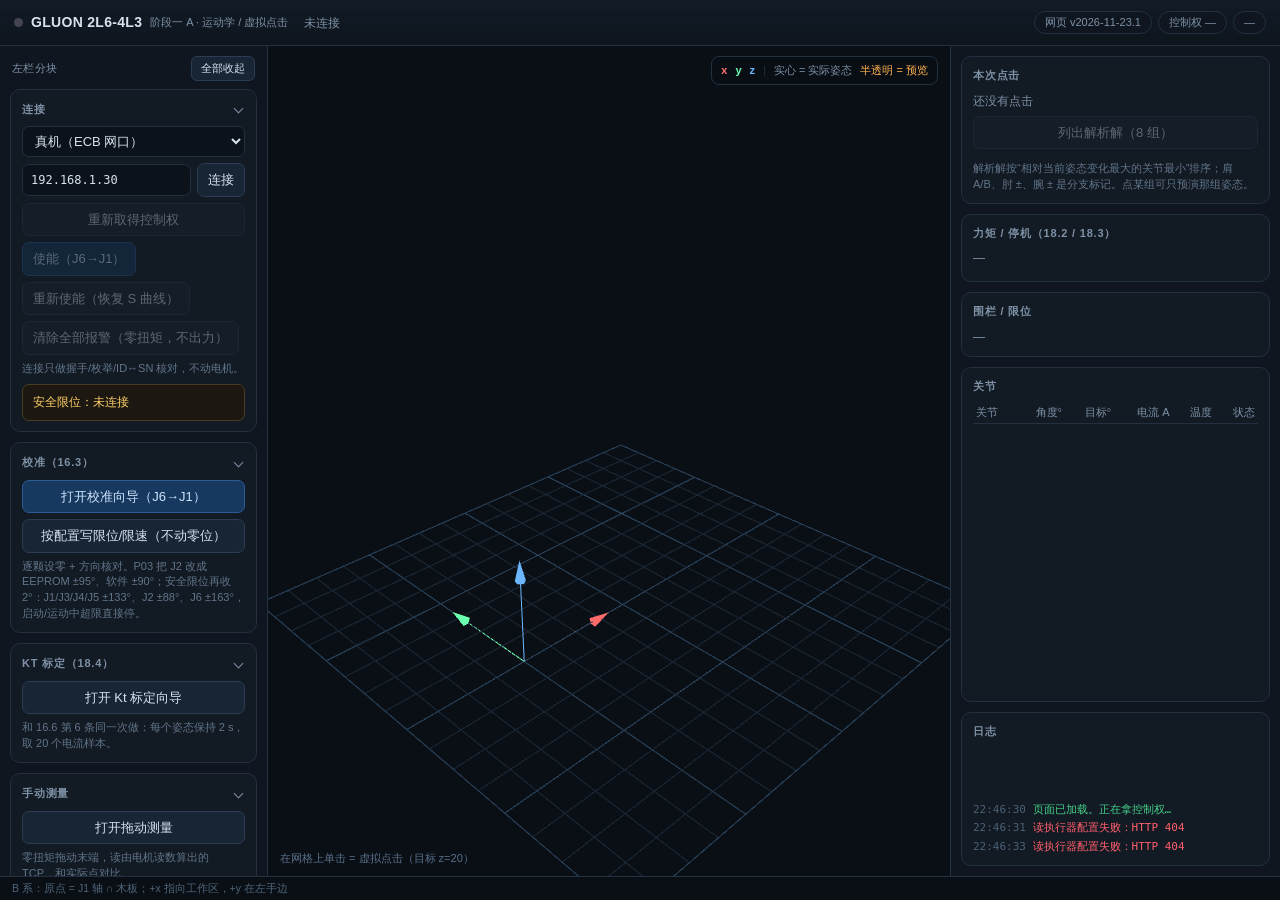
==== commit 98b8d737: "37.1：记录期间保护照常跑（poll_hold 用 trace 读数、trace 结束自动关）、重发改按位置判（t_c=t_lag 0.5712+sqrt(0.2/a)，首次只记事件、再次才中止）、" ====
--- a/web/index.html
+++ b/web/index.html
@@ -21,6 +21,10 @@
   <div id="latch-banner" class="hold-fail-banner" style="display:none">
     <span id="latch-text">已失能：请拉空开断电</span>
   </div>
+  <div id="idle-banner" class="hold-fail-banner" style="display:none">
+    <span id="idle-text">空闲自动停机倒计时</span>
+    <button id="btn-idle-continue" class="btn tiny" type="button">继续保持</button>
+  </div>
   <header>
     <div class="brand">
       <span class="dot" id="conn-dot"></span>
